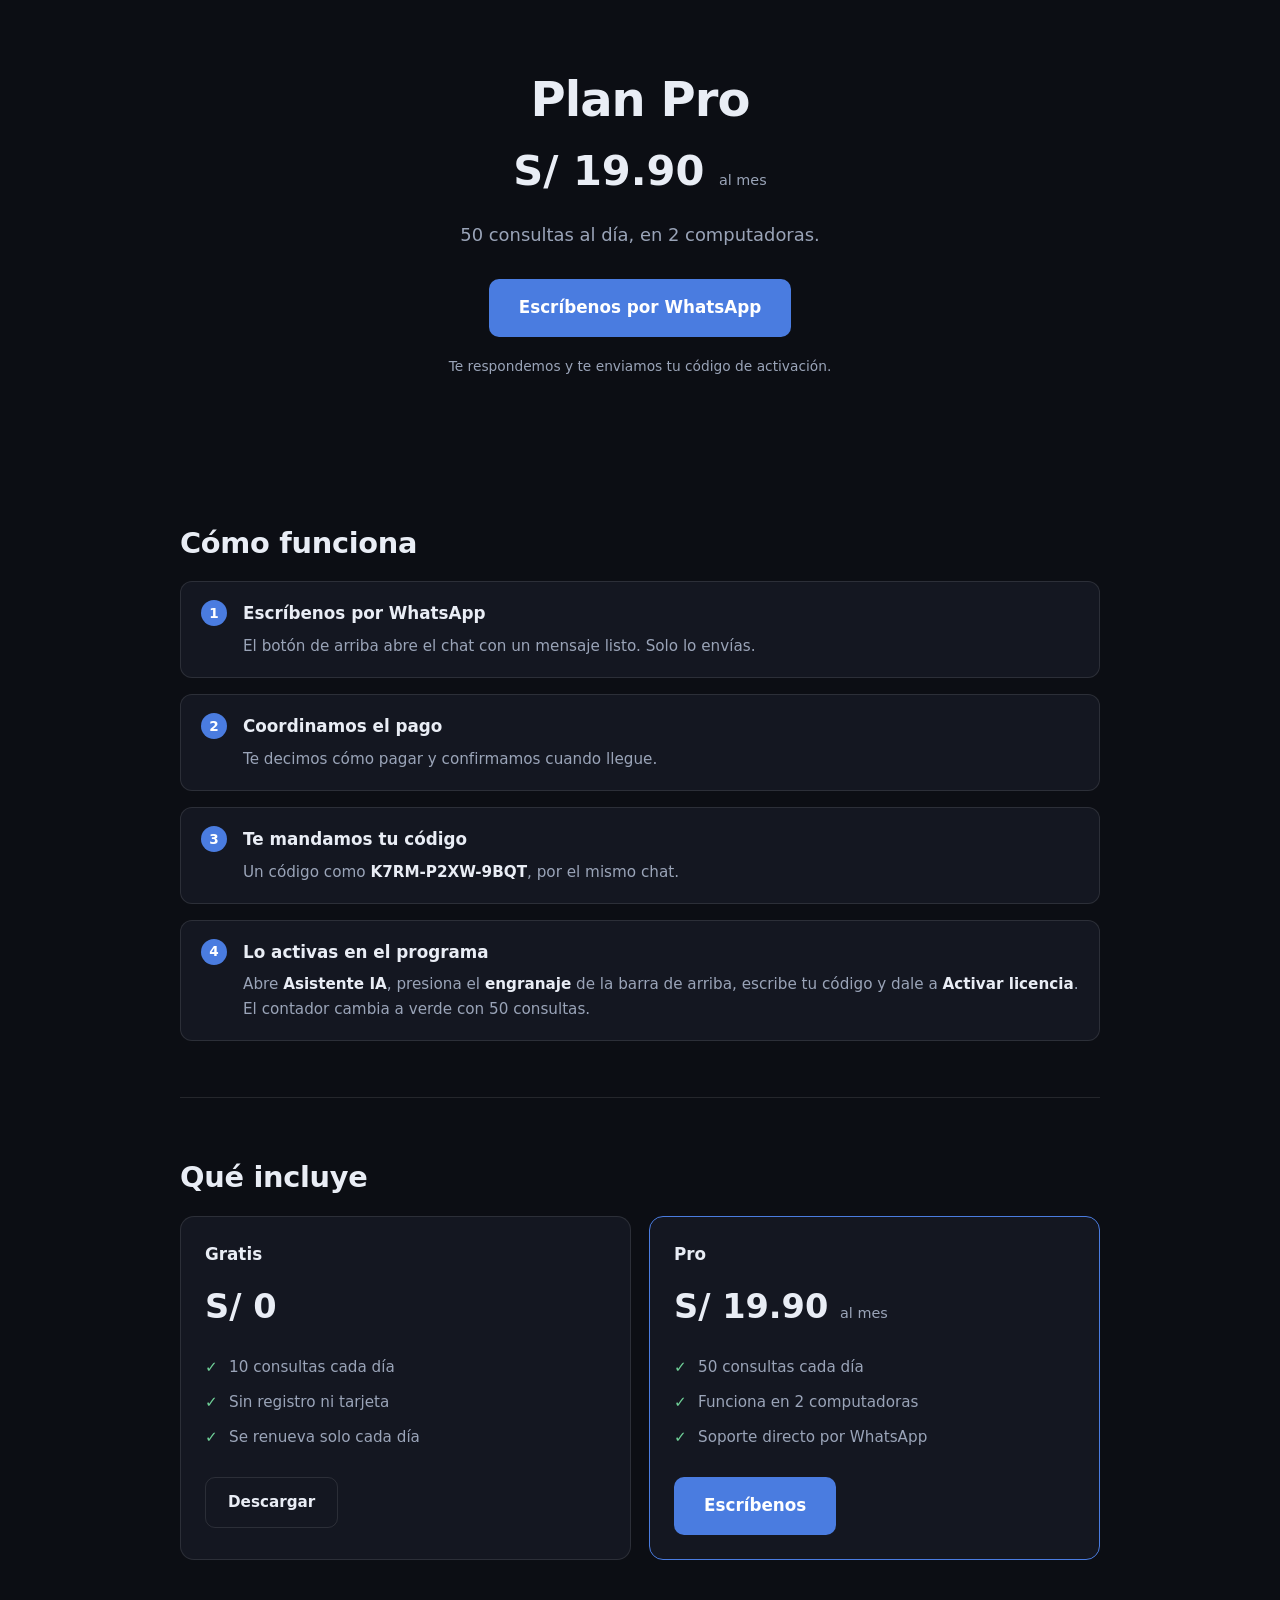
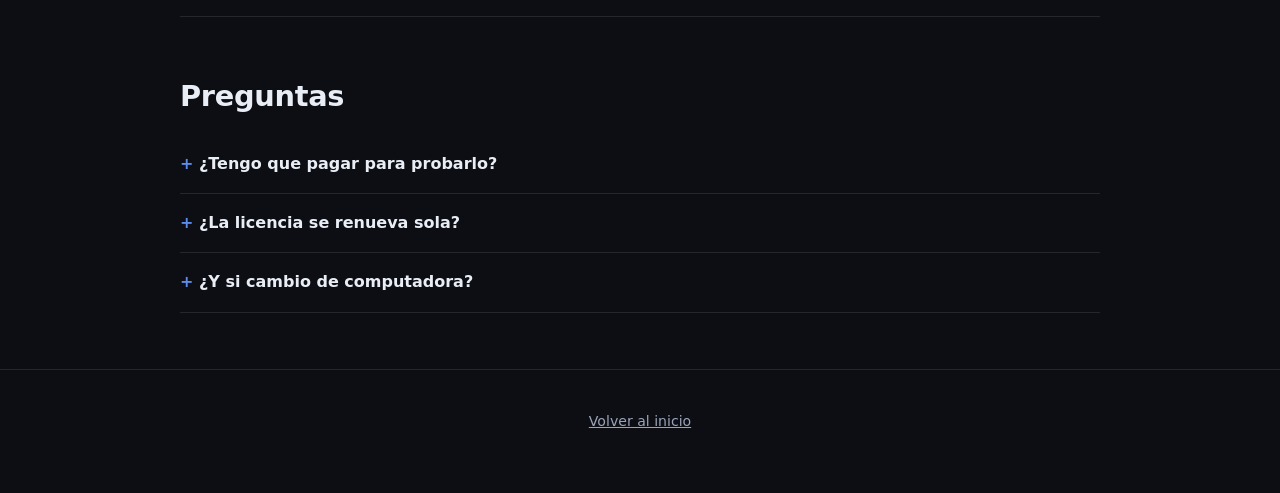
==== comprar.html @ e54b6e52 "Web de descarga de Asistente IA" ====
<!doctype html>
<html lang="es">
<head>
<meta charset="utf-8" />
<meta name="viewport" content="width=device-width, initial-scale=1" />
<title>Comprar Asistente IA Pro</title>
<link rel="stylesheet" href="estilos.css" />
</head>
<body>

<header class="encabezado contenedor">
  <h1>Plan Pro</h1>
  <div class="precio" style="font-size:2.6rem">S/ 19.90 <small>al mes</small></div>
  <p class="grande" style="margin-top:14px">
    50 consultas al día, en 2 computadoras.
  </p>
  <a class="boton" id="btnWhatsApp" href="#">Escríbenos por WhatsApp</a>
  <p class="nota">Te respondemos y te enviamos tu código de activación.</p>
</header>

<section class="contenedor">
  <h2>Cómo funciona</h2>
  <div class="pasos">
    <div class="paso">
      <h3>Escríbenos por WhatsApp</h3>
      <p>El botón de arriba abre el chat con un mensaje listo. Solo lo envías.</p>
    </div>
    <div class="paso">
      <h3>Coordinamos el pago</h3>
      <p>Te decimos cómo pagar y confirmamos cuando llegue.</p>
    </div>
    <div class="paso">
      <h3>Te mandamos tu código</h3>
      <p>Un código como <strong>K7RM-P2XW-9BQT</strong>, por el mismo chat.</p>
    </div>
    <div class="paso">
      <h3>Lo activas en el programa</h3>
      <p>
        Abre <strong>Asistente IA</strong>, presiona el <strong>engranaje</strong> de la barra
        de arriba, escribe tu código y dale a <strong>Activar licencia</strong>.
        El contador cambia a verde con 50 consultas.
      </p>
    </div>
  </div>
</section>

<section class="contenedor">
  <h2>Qué incluye</h2>
  <div class="rejilla">
    <div class="tarjeta">
      <h3>Gratis</h3>
      <div class="precio">S/ 0</div>
      <ul class="lista">
        <li>10 consultas cada día</li>
        <li>Sin registro ni tarjeta</li>
        <li>Se renueva solo cada día</li>
      </ul>
      <a class="boton secundario" href="gracias.html">Descargar</a>
    </div>
    <div class="tarjeta destacada">
      <h3>Pro</h3>
      <div class="precio">S/ 19.90 <small>al mes</small></div>
      <ul class="lista">
        <li>50 consultas cada día</li>
        <li>Funciona en 2 computadoras</li>
        <li>Soporte directo por WhatsApp</li>
      </ul>
      <a class="boton" id="btnWhatsApp2" href="#">Escríbenos</a>
    </div>
  </div>
</section>

<section class="contenedor">
  <h2>Preguntas</h2>

  <details>
    <summary>¿Tengo que pagar para probarlo?</summary>
    <p>
      No. Descárgalo y úsalo con 10 consultas gratis todos los días, sin registro ni tarjeta.
      El plan Pro es solo si te quedas corto.
    </p>
  </details>

  <details>
    <summary>¿La licencia se renueva sola?</summary>
    <p>
      No. Dura los días que compraste y no se cobra nada automáticamente. Cuando quieras
      seguir, nos escribes de nuevo.
    </p>
  </details>

  <details>
    <summary>¿Y si cambio de computadora?</summary>
    <p>
      Tu licencia sirve en 2. Si necesitas moverla a otra, escríbenos por WhatsApp y la liberamos.
    </p>
  </details>
</section>

<footer>
  <p><a href="index.html">Volver al inicio</a></p>
</footer>

<script>
  // ⚠️ CAMBIA ESTO por tu número, con código de país y sin espacios ni "+".
  //    Perú es 51. Ejemplo: un 999 888 777 se escribe 51999888777
  const WHATSAPP = '51999888777';

  const mensaje = encodeURIComponent(
    'Hola, quiero el plan Pro de Asistente IA (S/ 19.90 al mes). ¿Cómo hago el pago?'
  );
  const enlace = `https://wa.me/${WHATSAPP}?text=${mensaje}`;

  document.getElementById('btnWhatsApp').href = enlace;
  document.getElementById('btnWhatsApp2').href = enlace;
</script>

</body>
</html>
---- estilos.css ----
/* Misma paleta que el programa, para que la web y la app se vean de la misma
   familia. */
:root {
  --fondo: #0c0e14;
  --panel: #141721;
  --borde: rgba(255, 255, 255, 0.10);
  --texto: #e9edf5;
  --suave: #9aa4b8;
  --azul: #4a7ce0;
  --azul-claro: #5b8def;
  --verde: #6fcf97;
  --rojo: #ff8a80;
  --amarillo: #f2c94c;
}

* { box-sizing: border-box; margin: 0; padding: 0; }

body {
  font-family: "Segoe UI", system-ui, -apple-system, sans-serif;
  background: var(--fondo);
  color: var(--texto);
  line-height: 1.65;
  -webkit-font-smoothing: antialiased;
}

.contenedor { width: min(920px, 92vw); margin: 0 auto; }

/* ------------------------------ Tipografía ------------------------------ */
h1 { font-size: clamp(1.9rem, 5vw, 3rem); line-height: 1.15; letter-spacing: -0.02em; }
h2 { font-size: clamp(1.3rem, 3.5vw, 1.8rem); margin-bottom: 14px; letter-spacing: -0.01em; }
h3 { font-size: 1.05rem; margin-bottom: 6px; }
p  { color: var(--suave); }
strong { color: var(--texto); }

.grande { font-size: 1.12rem; }

/* ------------------------------- Secciones ------------------------------ */
section { padding: 56px 0; border-top: 1px solid var(--borde); }
section:first-of-type { border-top: 0; }

.encabezado { padding: 72px 0 56px; text-align: center; }
.encabezado p { max-width: 620px; margin: 18px auto 30px; }

/* -------------------------------- Botones ------------------------------- */
.boton {
  display: inline-block;
  padding: 15px 30px;
  border: 0;
  border-radius: 10px;
  background: var(--azul);
  color: #fff;
  font: inherit;
  font-size: 1.05rem;
  font-weight: 600;
  text-decoration: none;
  cursor: pointer;
  transition: background 0.15s;
}
.boton:hover { background: var(--azul-claro); }
.boton:disabled { background: #39415a; color: #7e879b; cursor: default; }

.boton.secundario {
  background: transparent;
  border: 1px solid var(--borde);
  color: var(--texto);
  font-size: 0.95rem;
  padding: 12px 22px;
}
.boton.secundario:hover { background: rgba(255, 255, 255, 0.06); }

.nota { font-size: 0.86rem; color: var(--suave); margin-top: 12px; }

/* -------------------------------- Tarjetas ------------------------------ */
.rejilla { display: grid; gap: 18px; grid-template-columns: repeat(auto-fit, minmax(250px, 1fr)); }

.tarjeta {
  padding: 24px;
  border: 1px solid var(--borde);
  border-radius: 14px;
  background: var(--panel);
}
.tarjeta p { font-size: 0.95rem; }

.tarjeta.destacada { border-color: var(--azul); }

/* --------------------------------- Planes ------------------------------- */
.precio { font-size: 2.1rem; font-weight: 700; margin: 10px 0 4px; }
.precio small { font-size: 0.9rem; font-weight: 400; color: var(--suave); }

.lista { list-style: none; margin: 16px 0 22px; }
.lista li { padding: 5px 0 5px 24px; position: relative; color: var(--suave); font-size: 0.95rem; }
.lista li::before { content: '✓'; position: absolute; left: 0; color: var(--verde); }

/* --------------------------------- Pasos -------------------------------- */
.pasos { counter-reset: paso; display: grid; gap: 16px; }
.paso {
  counter-increment: paso;
  position: relative;
  padding: 18px 20px 18px 62px;
  border: 1px solid var(--borde);
  border-radius: 12px;
  background: var(--panel);
}
.paso::before {
  content: counter(paso);
  position: absolute; left: 20px; top: 18px;
  width: 26px; height: 26px;
  display: grid; place-items: center;
  border-radius: 50%;
  background: var(--azul);
  font-size: 0.85rem; font-weight: 700; color: #fff;
}
.paso p { font-size: 0.95rem; }

/* --------------------------------- Aviso -------------------------------- */
.aviso {
  padding: 18px 20px;
  border: 1px solid rgba(242, 201, 76, 0.35);
  border-left: 3px solid var(--amarillo);
  border-radius: 10px;
  background: rgba(242, 201, 76, 0.06);
  margin: 22px 0;
}
.aviso h3 { color: var(--amarillo); }
.aviso p { font-size: 0.95rem; }

/* ------------------------------ Formularios ----------------------------- */
label { display: block; font-size: 0.9rem; margin: 16px 0 6px; color: var(--texto); }

input[type="text"], input[type="password"] {
  width: 100%;
  padding: 13px 14px;
  border: 1px solid var(--borde);
  border-radius: 10px;
  background: rgba(0, 0, 0, 0.3);
  color: var(--texto);
  font: inherit;
  font-size: 1rem;
}
input:focus { outline: none; border-color: var(--azul-claro); }

.error { color: var(--rojo); font-size: 0.92rem; margin-top: 12px; }
.exito { color: var(--verde); font-size: 0.92rem; margin-top: 12px; }

/* ------------------------------- Preguntas ------------------------------ */
details {
  border-bottom: 1px solid var(--borde);
  padding: 16px 0;
}
summary { cursor: pointer; font-weight: 600; list-style: none; }
summary::-webkit-details-marker { display: none; }
summary::before { content: '+ '; color: var(--azul-claro); font-weight: 700; }
details[open] summary::before { content: '– '; }
details p { margin-top: 10px; font-size: 0.95rem; }

/* -------------------------------- Código -------------------------------- */
.codigo {
  font-family: "Consolas", "JetBrains Mono", monospace;
  font-size: clamp(1.4rem, 5vw, 2.1rem);
  font-weight: 700;
  letter-spacing: 0.12em;
  color: var(--verde);
  padding: 20px;
  border: 1px dashed var(--verde);
  border-radius: 12px;
  background: rgba(111, 207, 151, 0.07);
  text-align: center;
  margin: 20px 0;
  user-select: all;
}

/* --------------------------------- Video -------------------------------- */
.video {
  aspect-ratio: 16 / 9;
  border: 1px solid var(--borde);
  border-radius: 14px;
  background: var(--panel);
  display: grid;
  place-items: center;
  color: var(--suave);
  text-align: center;
  padding: 20px;
}

/* ---------------------------------- Pie --------------------------------- */
footer {
  padding: 40px 0 60px;
  border-top: 1px solid var(--borde);
  text-align: center;
  font-size: 0.88rem;
  color: var(--suave);
}
footer a { color: var(--suave); }

a { color: var(--azul-claro); }

.centrado { text-align: center; }
.oculto { display: none !important; }
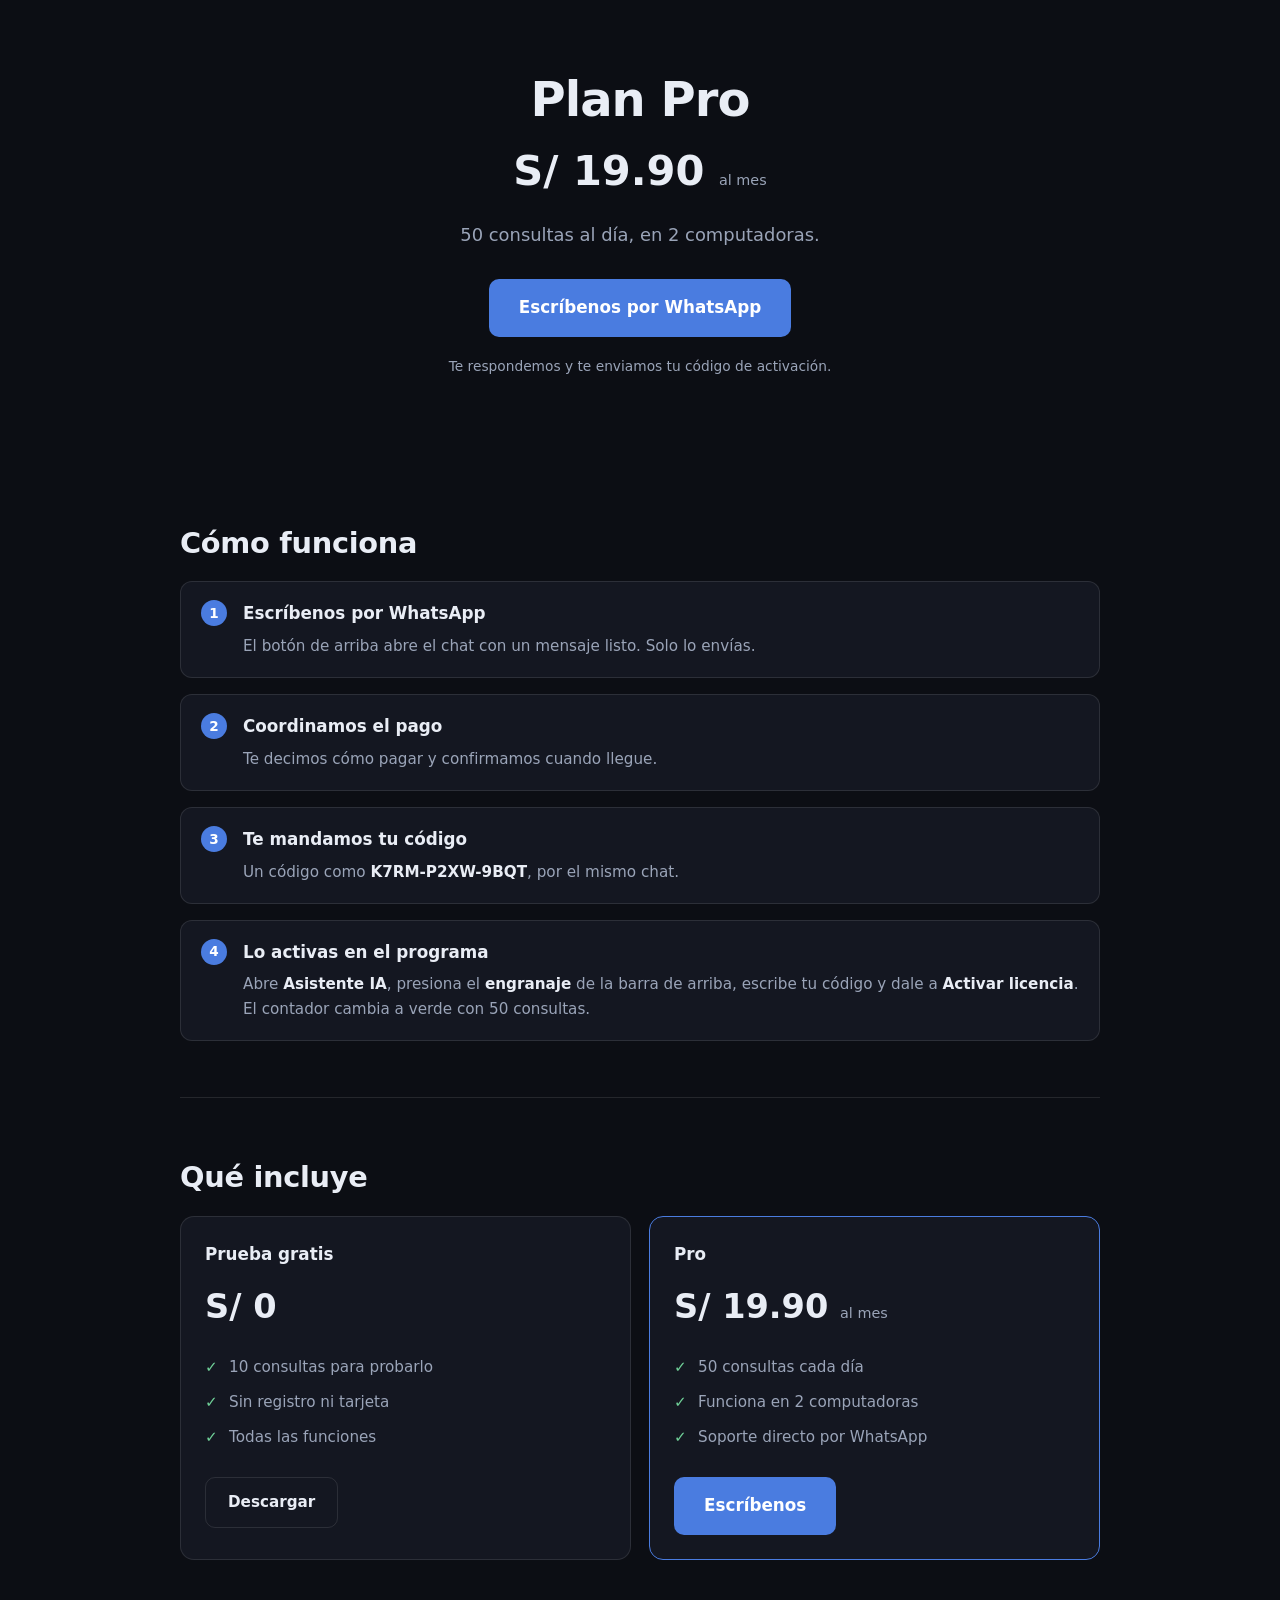
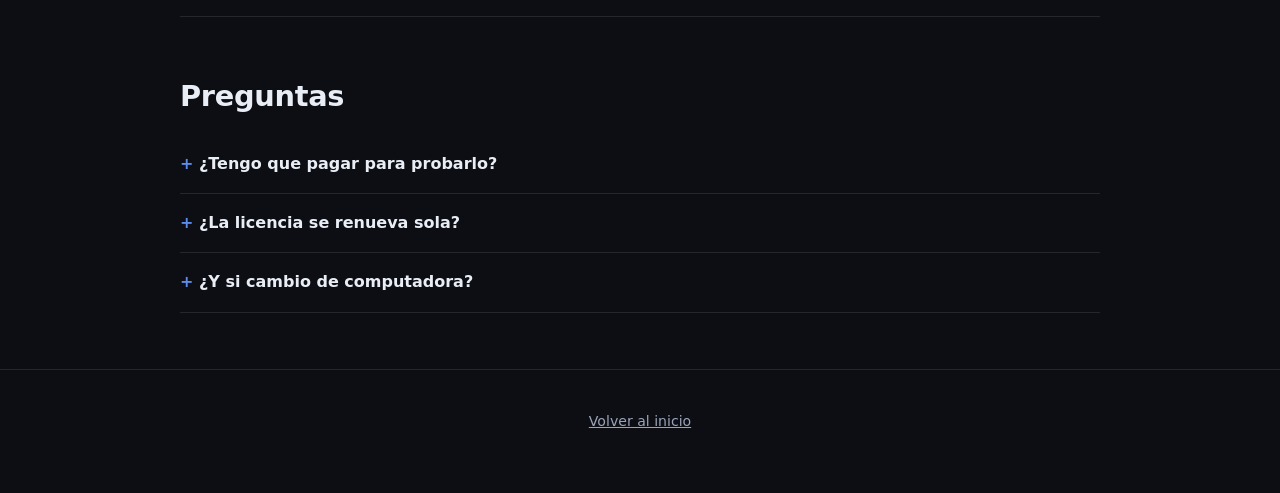
==== commit aac7e739: "Prueba de 10 consultas en total, no diarias" ====
--- a/comprar.html
+++ b/comprar.html
@@ -48,12 +48,12 @@
   <h2>Qué incluye</h2>
   <div class="rejilla">
     <div class="tarjeta">
-      <h3>Gratis</h3>
+      <h3>Prueba gratis</h3>
       <div class="precio">S/ 0</div>
       <ul class="lista">
-        <li>10 consultas cada día</li>
+        <li>10 consultas para probarlo</li>
         <li>Sin registro ni tarjeta</li>
-        <li>Se renueva solo cada día</li>
+        <li>Todas las funciones</li>
       </ul>
       <a class="boton secundario" href="gracias.html">Descargar</a>
     </div>
@@ -76,8 +76,8 @@
   <details>
     <summary>¿Tengo que pagar para probarlo?</summary>
     <p>
-      No. Descárgalo y úsalo con 10 consultas gratis todos los días, sin registro ni tarjeta.
-      El plan Pro es solo si te quedas corto.
+      No. Descárgalo y pruébalo con 10 consultas gratis, sin registro ni tarjeta.
+      Son para que veas si te sirve; después decides.
     </p>
   </details>
 
@@ -104,7 +104,7 @@
 <script>
   // ⚠️ CAMBIA ESTO por tu número, con código de país y sin espacios ni "+".
   //    Perú es 51. Ejemplo: un 999 888 777 se escribe 51999888777
-  const WHATSAPP = '51999888777';
+  const WHATSAPP = '51914861217';
 
   const mensaje = encodeURIComponent(
     'Hola, quiero el plan Pro de Asistente IA (S/ 19.90 al mes). ¿Cómo hago el pago?'
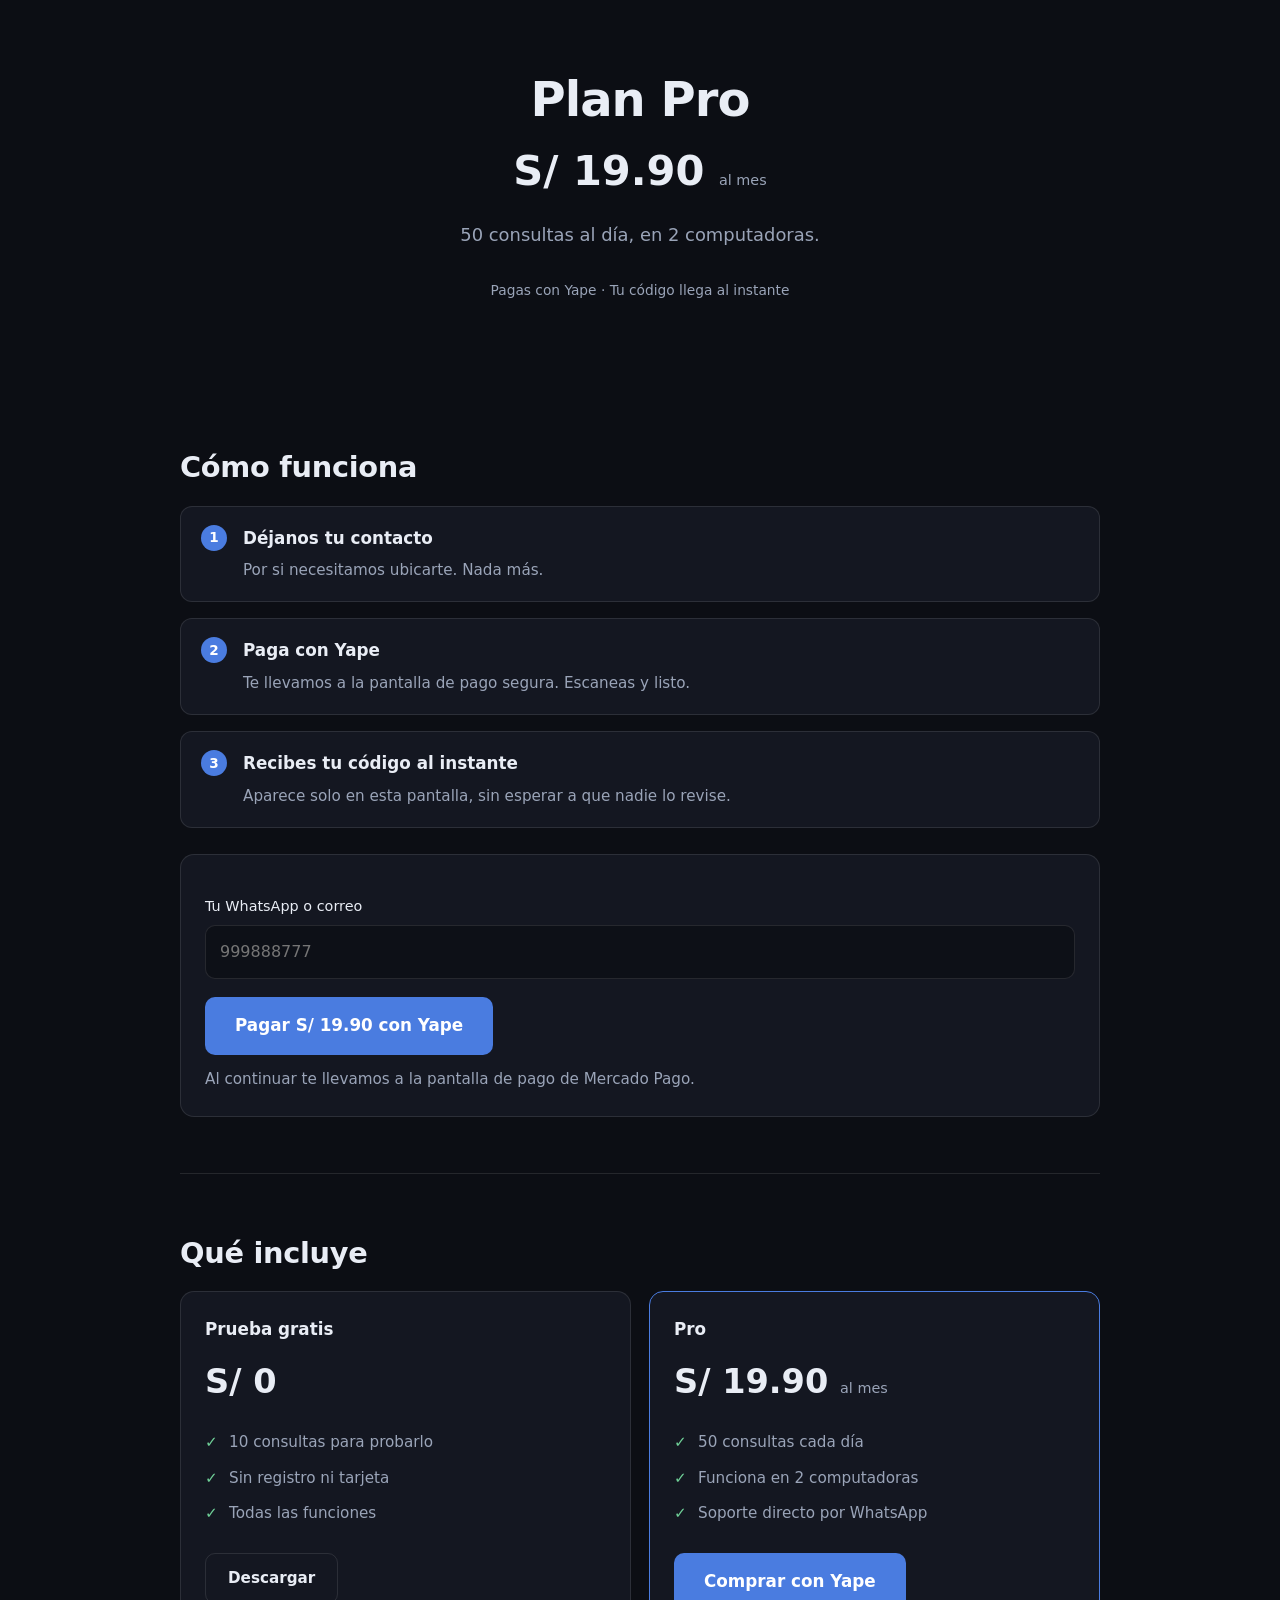
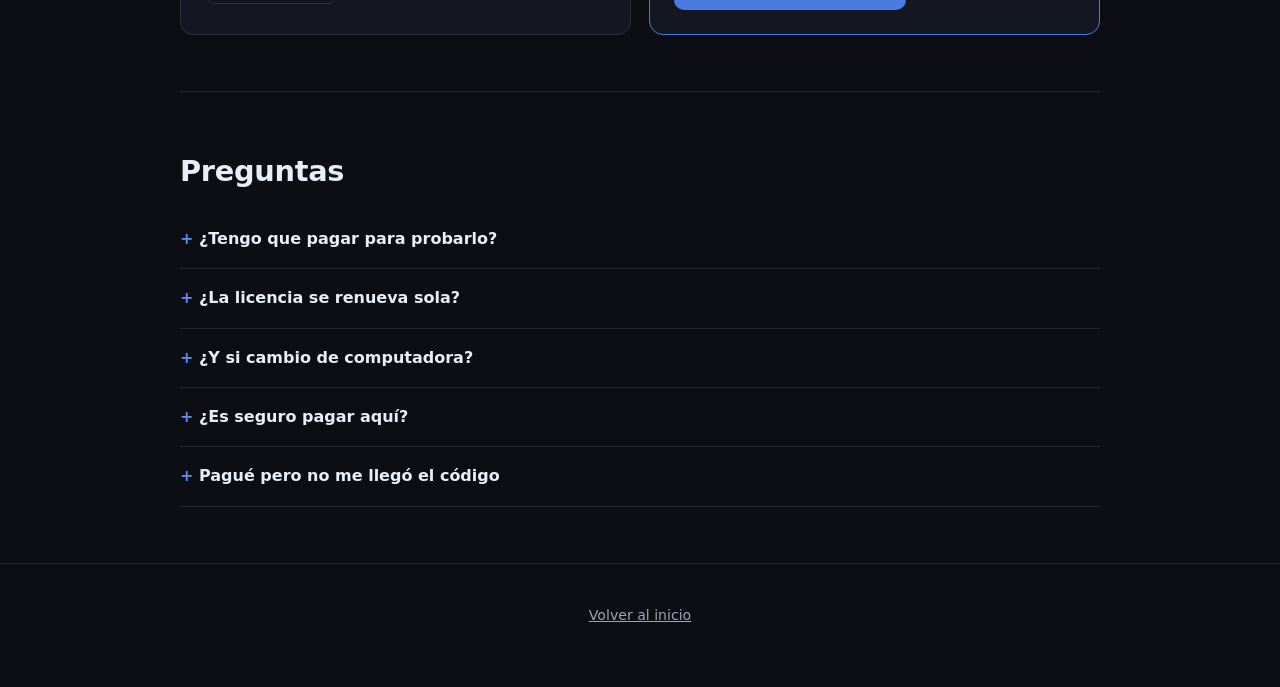
==== commit 22d32289: "Pago automatico con Yape via Mercado Pago" ====
--- a/comprar.html
+++ b/comprar.html
@@ -14,33 +14,60 @@
   <p class="grande" style="margin-top:14px">
     50 consultas al día, en 2 computadoras.
   </p>
-  <a class="boton" id="btnWhatsApp" href="#">Escríbenos por WhatsApp</a>
-  <p class="nota">Te respondemos y te enviamos tu código de activación.</p>
+  <p class="nota">Pagas con Yape · Tu código llega al instante</p>
 </header>
 
-<section class="contenedor">
+<!-- ------------------------- Paso 1: los datos ------------------------ -->
+<section class="contenedor" id="vistaPago">
   <h2>Cómo funciona</h2>
   <div class="pasos">
     <div class="paso">
-      <h3>Escríbenos por WhatsApp</h3>
-      <p>El botón de arriba abre el chat con un mensaje listo. Solo lo envías.</p>
+      <h3>Déjanos tu contacto</h3>
+      <p>Por si necesitamos ubicarte. Nada más.</p>
     </div>
     <div class="paso">
-      <h3>Coordinamos el pago</h3>
-      <p>Te decimos cómo pagar y confirmamos cuando llegue.</p>
+      <h3>Paga con Yape</h3>
+      <p>Te llevamos a la pantalla de pago segura. Escaneas y listo.</p>
     </div>
     <div class="paso">
-      <h3>Te mandamos tu código</h3>
-      <p>Un código como <strong>K7RM-P2XW-9BQT</strong>, por el mismo chat.</p>
-    </div>
-    <div class="paso">
-      <h3>Lo activas en el programa</h3>
-      <p>
-        Abre <strong>Asistente IA</strong>, presiona el <strong>engranaje</strong> de la barra
-        de arriba, escribe tu código y dale a <strong>Activar licencia</strong>.
-        El contador cambia a verde con 50 consultas.
-      </p>
-    </div>
+      <h3>Recibes tu código al instante</h3>
+      <p>Aparece solo en esta pantalla, sin esperar a que nadie lo revise.</p>
+    </div>
+  </div>
+
+  <div class="tarjeta" style="margin-top:26px">
+    <label for="contacto">Tu WhatsApp o correo</label>
+    <input type="text" id="contacto" placeholder="999888777" autocomplete="off" />
+    <button class="boton" id="btnPagar" style="margin-top:18px">Pagar S/ 19.90 con Yape</button>
+    <p class="error oculto" id="errorPago"></p>
+    <p class="nota">Al continuar te llevamos a la pantalla de pago de Mercado Pago.</p>
+  </div>
+</section>
+
+<!-- ------------------------ Paso 2: esperando ------------------------- -->
+<section class="contenedor oculto" id="vistaEspera">
+  <div class="tarjeta centrado">
+    <h2>Confirmando tu pago…</h2>
+    <p>En cuanto Yape confirme, tu código aparece aquí solo. Suele tardar segundos.</p>
+    <p style="margin-top:18px"><strong>No cierres esta página.</strong></p>
+    <p class="nota" id="avisoEnlace" style="margin-top:22px"></p>
+  </div>
+</section>
+
+<!-- ------------------------- Paso 3: el código ------------------------ -->
+<section class="contenedor oculto" id="vistaCodigo">
+  <div class="tarjeta centrado">
+    <h2>¡Listo! Tu licencia está activa</h2>
+    <p>Este es tu código de activación:</p>
+    <div class="codigo" id="codigo"></div>
+
+    <h3 style="margin-top:26px">Cómo activarlo</h3>
+    <div class="pasos" style="text-align:left;margin-top:14px">
+      <div class="paso"><p>Abre <strong>Asistente IA</strong> en tu computadora.</p></div>
+      <div class="paso"><p>Presiona el <strong>engranaje</strong> de la barra de arriba.</p></div>
+      <div class="paso"><p>Escribe tu código y dale a <strong>Activar licencia</strong>.</p></div>
+    </div>
+    <p class="nota" style="margin-top:20px">Guárdalo. Sirve para 2 computadoras.</p>
   </div>
 </section>
 
@@ -65,7 +92,7 @@
         <li>Funciona en 2 computadoras</li>
         <li>Soporte directo por WhatsApp</li>
       </ul>
-      <a class="boton" id="btnWhatsApp2" href="#">Escríbenos</a>
+      <a class="boton" href="#vistaPago">Comprar con Yape</a>
     </div>
   </div>
 </section>
@@ -93,6 +120,23 @@
     <summary>¿Y si cambio de computadora?</summary>
     <p>
       Tu licencia sirve en 2. Si necesitas moverla a otra, escríbenos por WhatsApp y la liberamos.
+    </p>
+  </details>
+
+  <details>
+    <summary>¿Es seguro pagar aquí?</summary>
+    <p>
+      El pago se hace en la pantalla de <strong>Mercado Pago</strong>, no en esta web.
+      Nosotros nunca vemos ni guardamos los datos de tu Yape: solo recibimos el aviso
+      de que el pago se aprobó.
+    </p>
+  </details>
+
+  <details>
+    <summary>Pagué pero no me llegó el código</summary>
+    <p>
+      Vuelve al enlace de tu pedido y espera unos segundos más. Si sigue sin aparecer,
+      escríbenos por WhatsApp con tu comprobante y lo resolvemos al momento.
     </p>
   </details>
 </section>
@@ -102,17 +146,70 @@
 </footer>
 
 <script>
-  // ⚠️ CAMBIA ESTO por tu número, con código de país y sin espacios ni "+".
-  //    Perú es 51. Ejemplo: un 999 888 777 se escribe 51999888777
-  const WHATSAPP = '51914861217';
-
-  const mensaje = encodeURIComponent(
-    'Hola, quiero el plan Pro de Asistente IA (S/ 19.90 al mes). ¿Cómo hago el pago?'
-  );
-  const enlace = `https://wa.me/${WHATSAPP}?text=${mensaje}`;
-
-  document.getElementById('btnWhatsApp').href = enlace;
-  document.getElementById('btnWhatsApp2').href = enlace;
+  const SERVIDOR = 'https://asistente-ia-servidor.saulaguilarventura1.workers.dev';
+
+  const $ = id => document.getElementById(id);
+  const ver = id => ['vistaPago', 'vistaEspera', 'vistaCodigo']
+    .forEach(v => $(v).classList.toggle('oculto', v !== id));
+
+  // Si vuelve del pago o reabre la página, retomamos su pedido.
+  const enUrl = new URLSearchParams(location.search).get('pedido');
+  const pedidoActual = enUrl || localStorage.getItem('pedidoAsistenteIA');
+
+  $('btnPagar').addEventListener('click', async () => {
+    const contacto = $('contacto').value.trim();
+    const error = $('errorPago');
+    error.classList.add('oculto');
+
+    if (contacto.length < 6) {
+      error.textContent = 'Escribe tu WhatsApp o tu correo.';
+      error.classList.remove('oculto');
+      return;
+    }
+
+    $('btnPagar').disabled = true;
+    $('btnPagar').textContent = 'Abriendo el pago…';
+
+    try {
+      const r = await fetch(SERVIDOR + '/pedido', {
+        method: 'POST',
+        headers: { 'Content-Type': 'application/json' },
+        body: JSON.stringify({ contacto, plan: 'pro' })
+      });
+      const d = await r.json();
+      if (!r.ok) throw new Error(d.error || 'No se pudo abrir el pago.');
+
+      localStorage.setItem('pedidoAsistenteIA', d.id);
+      location.href = d.pago;
+    } catch (e) {
+      error.textContent = e.message;
+      error.classList.remove('oculto');
+      $('btnPagar').disabled = false;
+      $('btnPagar').textContent = 'Pagar S/ 19.90 con Yape';
+    }
+  });
+
+  function esperar(id) {
+    ver('vistaEspera');
+    $('avisoEnlace').textContent =
+      'Si cierras la página, vuelve a: ' + location.origin + location.pathname + '?pedido=' + id;
+    consultar(id);
+    setInterval(() => consultar(id), 4000);
+  }
+
+  async function consultar(id) {
+    try {
+      const r = await fetch(SERVIDOR + '/pedido/' + id);
+      if (!r.ok) return;
+      const d = await r.json();
+      if (d.estado === 'aprobado' && d.codigo) {
+        $('codigo').textContent = d.codigo;
+        ver('vistaCodigo');
+      }
+    } catch { /* sin conexión: reintenta en el siguiente ciclo */ }
+  }
+
+  if (pedidoActual) esperar(pedidoActual);
 </script>
 
 </body>
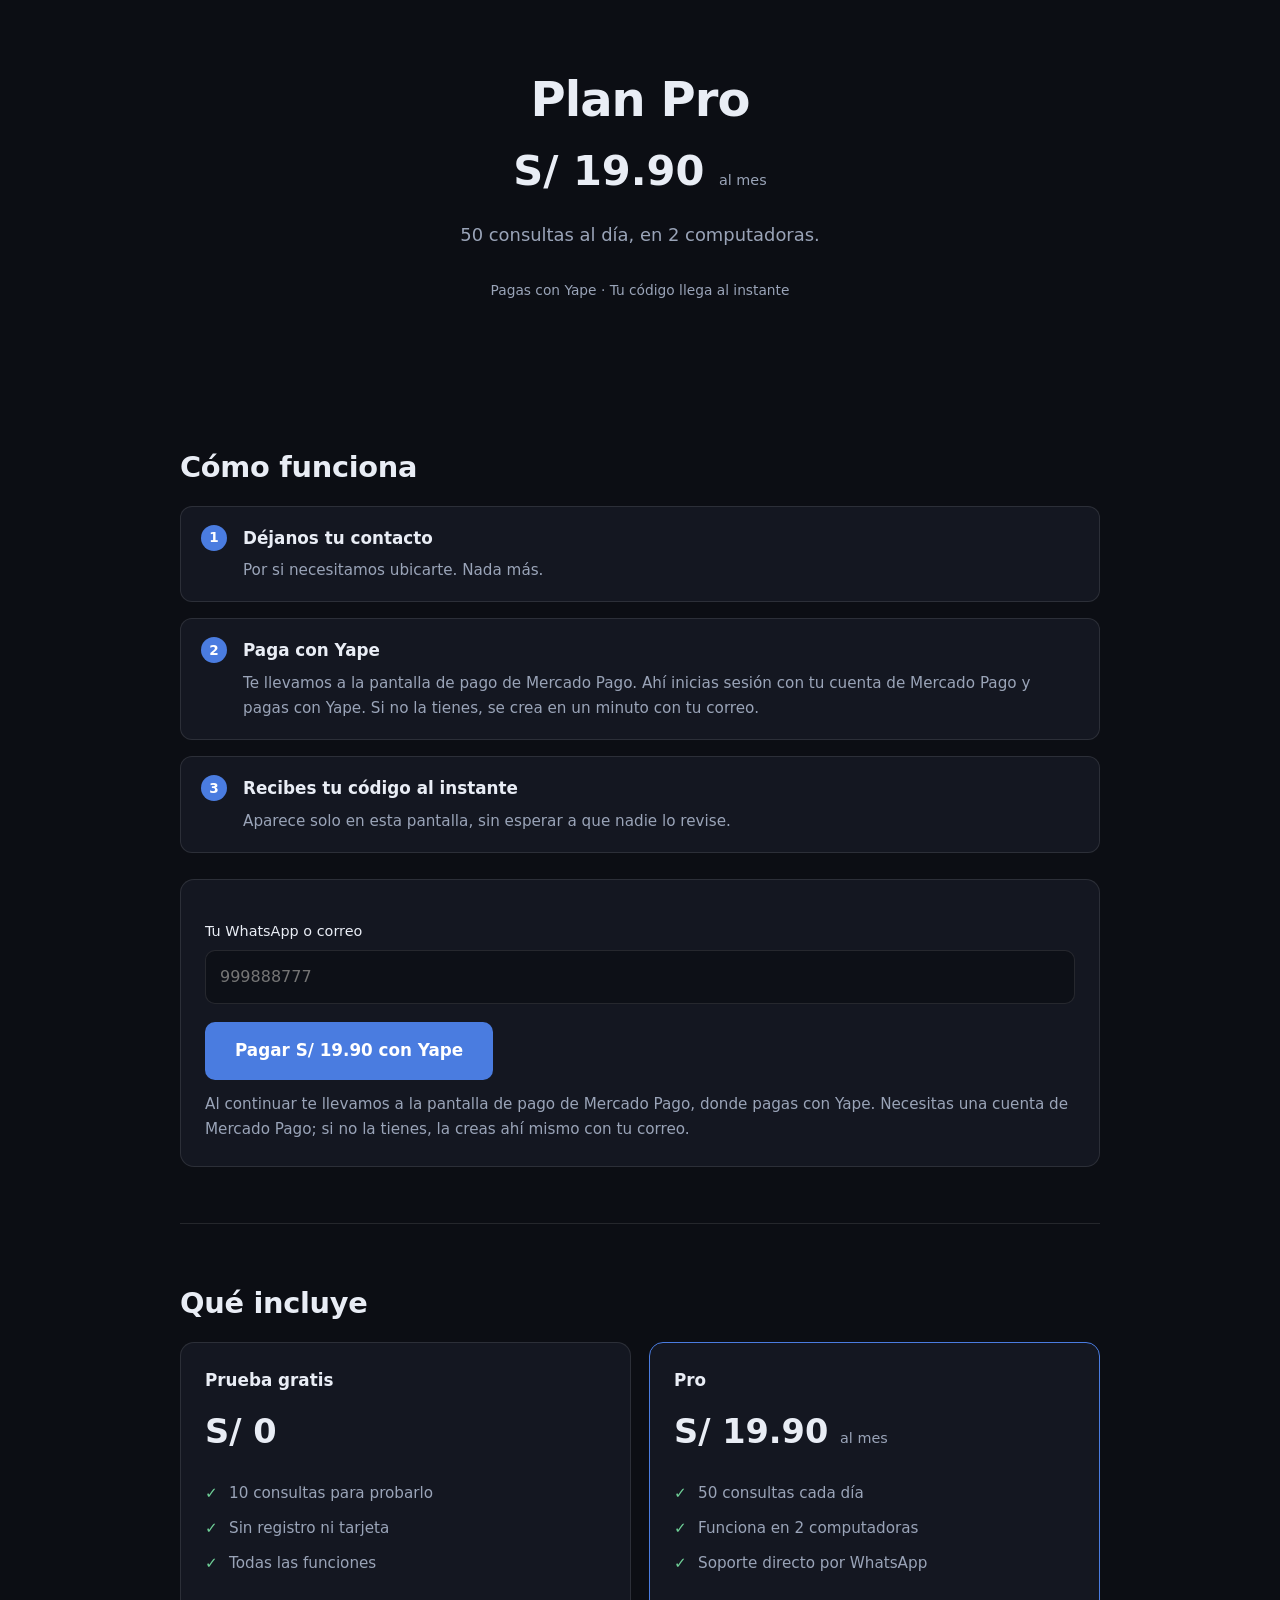
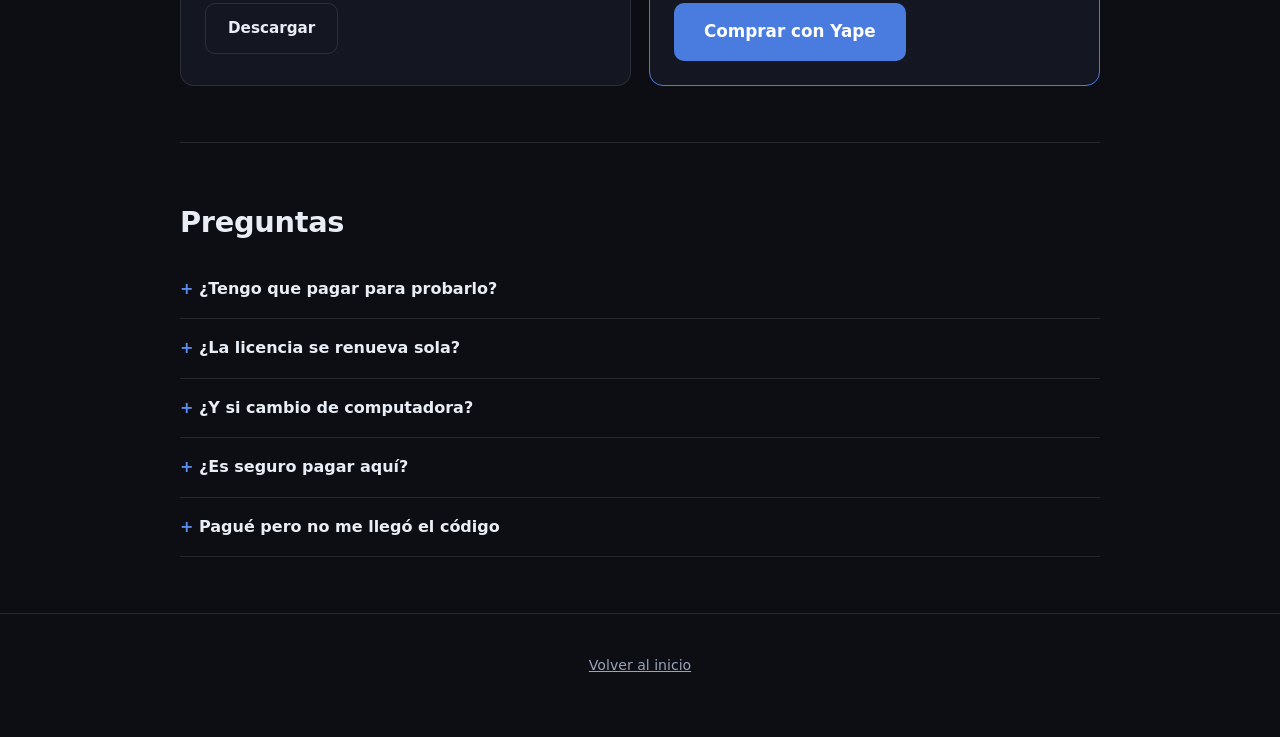
==== commit 1ad91cc9: "Avisar que Yape requiere cuenta de Mercado Pago" ====
--- a/comprar.html
+++ b/comprar.html
@@ -27,7 +27,11 @@
     </div>
     <div class="paso">
       <h3>Paga con Yape</h3>
-      <p>Te llevamos a la pantalla de pago segura. Escaneas y listo.</p>
+      <p>
+        Te llevamos a la pantalla de pago de Mercado Pago. Ahí inicias sesión con tu
+        cuenta de Mercado Pago y pagas con Yape. Si no la tienes, se crea en un minuto
+        con tu correo.
+      </p>
     </div>
     <div class="paso">
       <h3>Recibes tu código al instante</h3>
@@ -40,7 +44,10 @@
     <input type="text" id="contacto" placeholder="999888777" autocomplete="off" />
     <button class="boton" id="btnPagar" style="margin-top:18px">Pagar S/ 19.90 con Yape</button>
     <p class="error oculto" id="errorPago"></p>
-    <p class="nota">Al continuar te llevamos a la pantalla de pago de Mercado Pago.</p>
+    <p class="nota">
+      Al continuar te llevamos a la pantalla de pago de Mercado Pago, donde pagas con Yape.
+      Necesitas una cuenta de Mercado Pago; si no la tienes, la creas ahí mismo con tu correo.
+    </p>
   </div>
 </section>
 
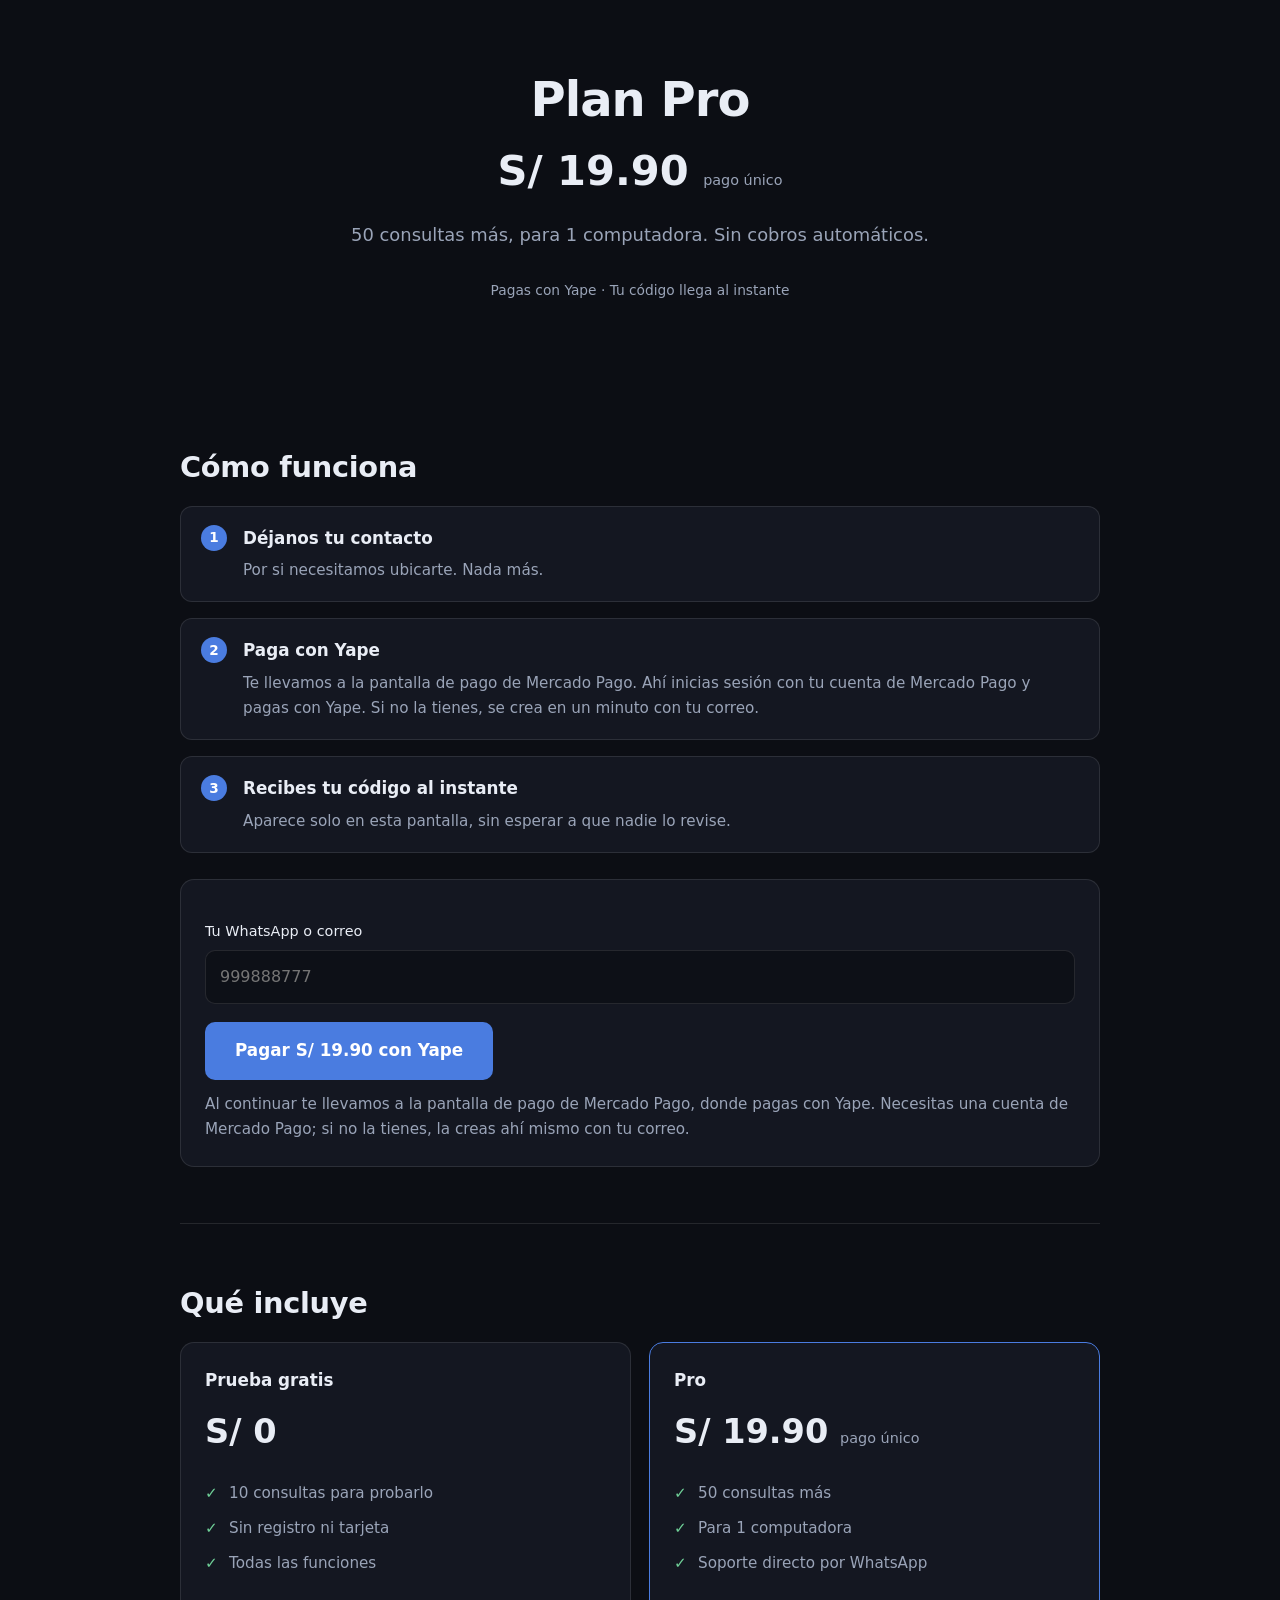
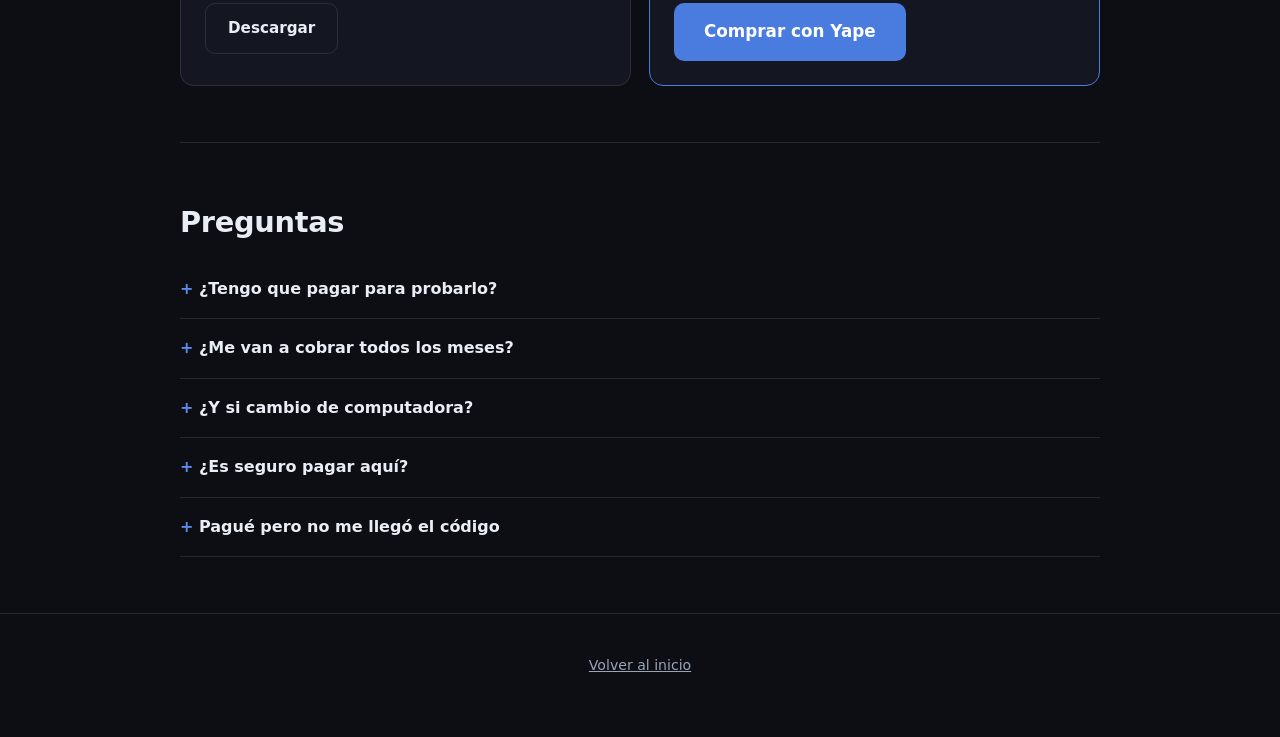
==== commit d86bbce9: "Pro: 50 consultas, pago unico, 1 computadora" ====
--- a/comprar.html
+++ b/comprar.html
@@ -10,9 +10,9 @@
 
 <header class="encabezado contenedor">
   <h1>Plan Pro</h1>
-  <div class="precio" style="font-size:2.6rem">S/ 19.90 <small>al mes</small></div>
+  <div class="precio" style="font-size:2.6rem">S/ 19.90 <small>pago único</small></div>
   <p class="grande" style="margin-top:14px">
-    50 consultas al día, en 2 computadoras.
+    50 consultas más, para 1 computadora. Sin cobros automáticos.
   </p>
   <p class="nota">Pagas con Yape · Tu código llega al instante</p>
 </header>
@@ -74,7 +74,7 @@
       <div class="paso"><p>Presiona el <strong>engranaje</strong> de la barra de arriba.</p></div>
       <div class="paso"><p>Escribe tu código y dale a <strong>Activar licencia</strong>.</p></div>
     </div>
-    <p class="nota" style="margin-top:20px">Guárdalo. Sirve para 2 computadoras.</p>
+    <p class="nota" style="margin-top:20px">Guárdalo. Sirve para 1 computadora.</p>
   </div>
 </section>
 
@@ -93,10 +93,10 @@
     </div>
     <div class="tarjeta destacada">
       <h3>Pro</h3>
-      <div class="precio">S/ 19.90 <small>al mes</small></div>
+      <div class="precio">S/ 19.90 <small>pago único</small></div>
       <ul class="lista">
-        <li>50 consultas cada día</li>
-        <li>Funciona en 2 computadoras</li>
+        <li>50 consultas más</li>
+        <li>Para 1 computadora</li>
         <li>Soporte directo por WhatsApp</li>
       </ul>
       <a class="boton" href="#vistaPago">Comprar con Yape</a>
@@ -116,17 +116,17 @@
   </details>
 
   <details>
-    <summary>¿La licencia se renueva sola?</summary>
-    <p>
-      No. Dura los días que compraste y no se cobra nada automáticamente. Cuando quieras
-      seguir, nos escribes de nuevo.
+    <summary>¿Me van a cobrar todos los meses?</summary>
+    <p>
+      No. Es un pago único por 50 consultas. Cuando se te acaben, decides si compras otra
+      licencia. Nunca se cobra nada automáticamente.
     </p>
   </details>
 
   <details>
     <summary>¿Y si cambio de computadora?</summary>
     <p>
-      Tu licencia sirve en 2. Si necesitas moverla a otra, escríbenos por WhatsApp y la liberamos.
+      Tu licencia sirve en 1. Si necesitas moverla a otra, escríbenos por WhatsApp y la liberamos.
     </p>
   </details>
 
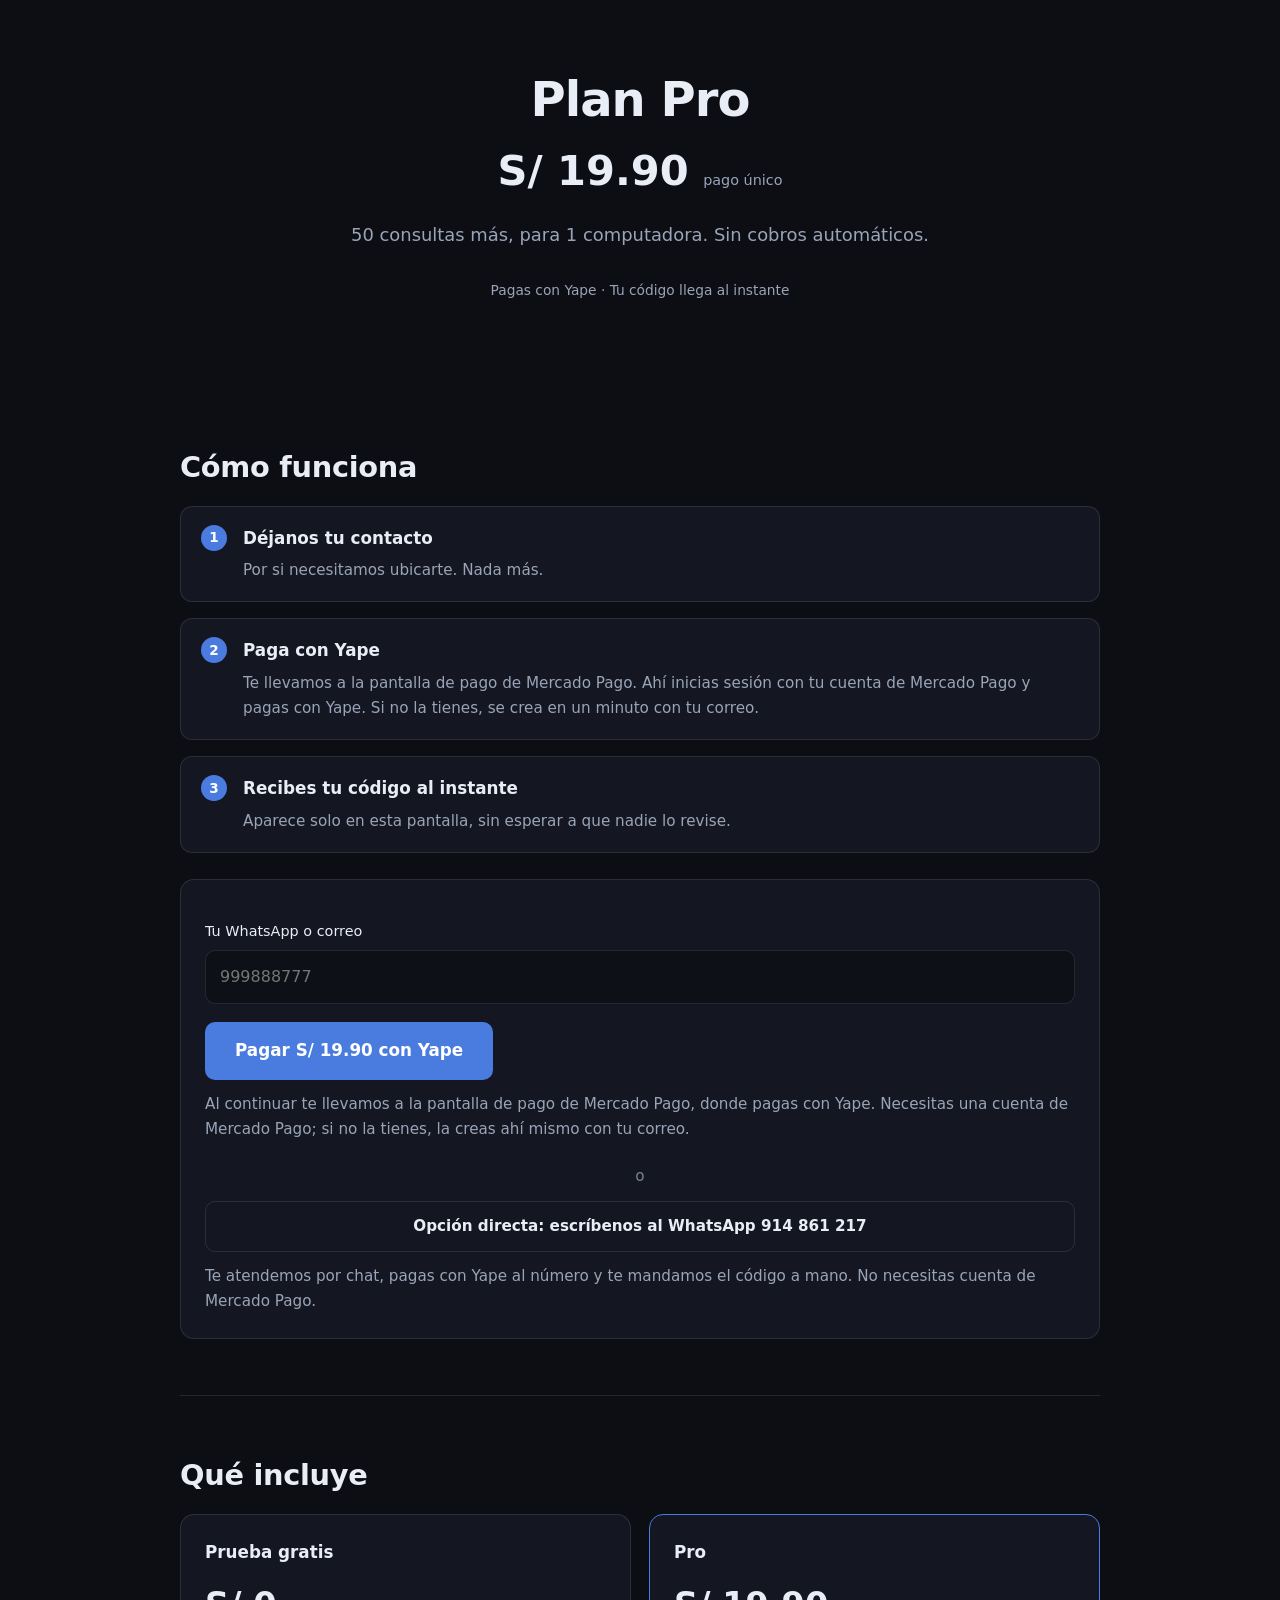
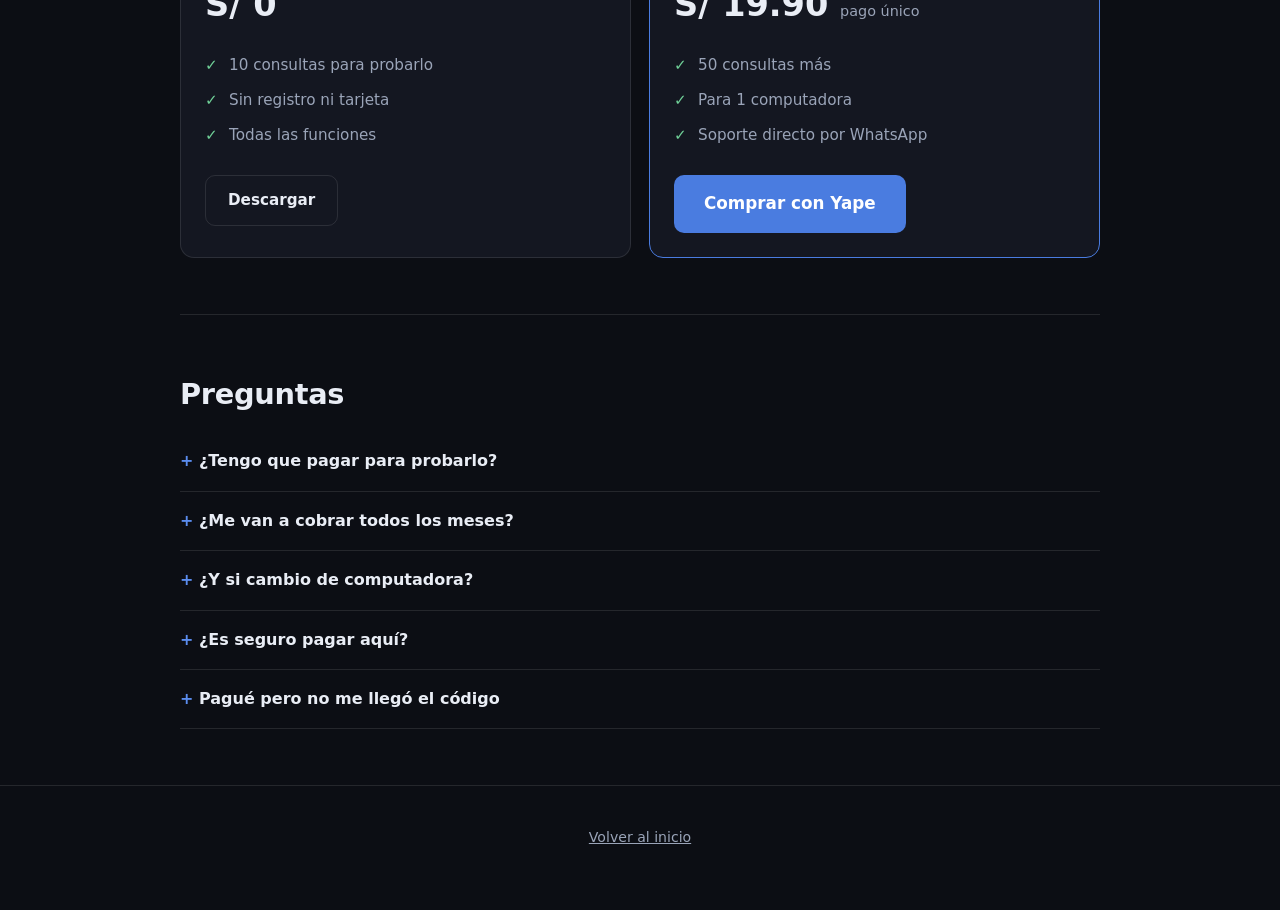
==== commit cdd5c378: "Add WhatsApp contact option for direct purchases" ====
--- a/comprar.html
+++ b/comprar.html
@@ -47,6 +47,16 @@
     <p class="nota">
       Al continuar te llevamos a la pantalla de pago de Mercado Pago, donde pagas con Yape.
       Necesitas una cuenta de Mercado Pago; si no la tienes, la creas ahí mismo con tu correo.
+    </p>
+        <p class="nota" style="margin:22px 0 12px;text-align:center;opacity:.75">o</p>
+
+    <a class="boton secundario"
+       href="https://wa.me/51914861217?text=Hola%2C%20quiero%20comprar%20Asistente%20IA%20Pro%20por%20S%2F%2019.90"
+       target="_blank" rel="noopener"
+       style="display:block;text-align:center">Opción directa: escríbenos al WhatsApp 914 861 217</a>
+    <p class="nota">
+      Te atendemos por chat, pagas con Yape al número y te mandamos el código a mano.
+      No necesitas cuenta de Mercado Pago.
     </p>
   </div>
 </section>
--- a/estilos.css
+++ b/estilos.css
@@ -40,6 +40,75 @@
 
 .encabezado { padding: 72px 0 56px; text-align: center; }
 .encabezado p { max-width: 620px; margin: 18px auto 30px; }
+
+/* ------------------------------ Barra de nav ---------------------------- */
+.barra-nav {
+  position: sticky;
+  top: 0;
+  z-index: 10;
+  background: rgba(12, 14, 20, .88);
+  backdrop-filter: blur(10px);
+  border-bottom: 1px solid var(--borde);
+}
+.nav-fila {
+  display: flex;
+  align-items: center;
+  gap: 24px;
+  padding: 14px 0;
+}
+.marca { font-weight: 700; font-size: 1.05rem; color: var(--texto); text-decoration: none; }
+.nav-enlaces { display: flex; gap: 22px; flex: 1; }
+.nav-enlaces a {
+  color: var(--suave);
+  text-decoration: none;
+  font-size: .95rem;
+}
+.nav-enlaces a:hover { color: var(--texto); }
+
+.boton.compacto { padding: 9px 18px; font-size: .92rem; }
+
+/* --------------------------------- Héroe -------------------------------- */
+.heroe {
+  display: grid;
+  grid-template-columns: 1fr 1.15fr;
+  gap: 52px;
+  align-items: center;
+  padding: 72px 0 64px;
+}
+.heroe h1 { margin-bottom: 20px; }
+.heroe .grande { margin-bottom: 28px; }
+.heroe-botones { display: flex; gap: 12px; flex-wrap: wrap; }
+.resalte { color: var(--azul-claro); }
+
+.heroe .nota kbd {
+  display: inline-block;
+  padding: 2px 7px;
+  margin: 0 1px;
+  border: 1px solid rgba(255, 255, 255, .18);
+  border-radius: 5px;
+  background: rgba(255, 255, 255, .07);
+  font-family: Consolas, monospace;
+  font-size: .82em;
+  color: var(--texto);
+}
+
+.paso kbd {
+  display: inline-block;
+  padding: 2px 8px;
+  border: 1px solid rgba(255, 255, 255, .18);
+  border-radius: 5px;
+  background: rgba(255, 255, 255, .07);
+  font-family: Consolas, monospace;
+  font-size: .85em;
+}
+
+.cierre-cta { text-align: center; }
+
+@media (max-width: 820px) {
+  .heroe { grid-template-columns: 1fr; gap: 34px; padding: 44px 0; }
+  .nav-enlaces { display: none; }
+  .nav-fila { justify-content: space-between; }
+}
 
 /* -------------------------------- Botones ------------------------------- */
 .boton {
@@ -169,17 +238,124 @@
   user-select: all;
 }
 
-/* --------------------------------- Video -------------------------------- */
-.video {
+/* --------------------------------- Demo --------------------------------- */
+.demo-video {
+  display: block;
+  width: 100%;
   aspect-ratio: 16 / 9;
   border: 1px solid var(--borde);
   border-radius: 14px;
-  background: var(--panel);
-  display: grid;
-  place-items: center;
+  background: #0a0c12;
+  box-shadow: 0 18px 50px rgba(0, 0, 0, .45);
+}
+
+.demo-pantalla {
+  position: relative;
+  aspect-ratio: 16 / 9;
+  border: 1px solid var(--borde);
+  border-radius: 14px;
+  background: #f4f5f7;
+  overflow: hidden;
+}
+
+/* El "documento" del fondo: papel claro con las preguntas */
+.demo-doc {
+  position: absolute;
+  inset: 0;
+  padding: 5% 7%;
+  color: #1b1f2a;
+  font-size: clamp(9px, 1.5vw, 15px);
+  line-height: 1.75;
+  opacity: 0;
+  transition: opacity .4s;
+}
+.demo-doc.visible { opacity: 1; }
+.demo-doc b { display: block; margin-bottom: .5em; }
+.demo-doc span { display: block; color: #4a5163; }
+
+/* El atajo de teclado que aparece al centro */
+.demo-atajo {
+  position: absolute;
+  left: 50%; top: 50%;
+  transform: translate(-50%, -50%) scale(.85);
+  display: flex; align-items: center; gap: 8px;
+  padding: 14px 20px;
+  border-radius: 12px;
+  background: rgba(12, 14, 20, .9);
+  box-shadow: 0 12px 40px rgba(0, 0, 0, .45);
+  opacity: 0;
+  transition: opacity .25s, transform .25s;
+}
+.demo-atajo.visible { opacity: 1; transform: translate(-50%, -50%) scale(1); }
+.demo-atajo kbd {
+  padding: 6px 10px;
+  border: 1px solid rgba(255, 255, 255, .22);
+  border-radius: 6px;
+  background: rgba(255, 255, 255, .08);
+  color: #fff;
+  font-size: clamp(9px, 1.3vw, 13px);
+  font-family: inherit;
+}
+.demo-atajo span { color: #7e879b; font-size: 12px; }
+
+/* El panel de la app, igual que el programa real */
+.demo-panel {
+  position: absolute;
+  right: 4%; top: 8%;
+  width: 46%;
+  border: 1px solid rgba(255, 255, 255, .12);
+  border-radius: 12px;
+  background: #101219;
+  box-shadow: 0 16px 50px rgba(0, 0, 0, .5);
+  opacity: 0;
+  transform: translateY(10px);
+  transition: opacity .3s, transform .3s;
+  overflow: hidden;
+}
+.demo-panel.visible { opacity: 1; transform: translateY(0); }
+
+.demo-barra {
+  display: flex; align-items: center; gap: 8px;
+  padding: 9px 11px;
+  background: rgba(255, 255, 255, .04);
+  border-bottom: 1px solid rgba(255, 255, 255, .07);
+}
+.demo-titulo { font-size: clamp(8px, 1.1vw, 11px); font-weight: 600; color: #e9edf5; white-space: nowrap; }
+.demo-contador {
+  flex: 1;
+  font-size: clamp(7px, .95vw, 10px);
+  color: #9aa4b8;
+  white-space: nowrap;
+  overflow: hidden;
+}
+.demo-contador.agotado { color: var(--rojo); font-weight: 600; }
+.demo-botones { display: flex; gap: 4px; }
+.demo-botones i { width: 7px; height: 7px; border-radius: 50%; background: rgba(255, 255, 255, .18); }
+
+.demo-respuesta {
+  padding: 14px 13px;
+  min-height: 8.5em;
+  font-size: clamp(8px, 1.15vw, 12px);
+  line-height: 1.65;
+  color: #e9edf5;
+  white-space: pre-wrap;
+}
+.demo-respuesta .cursor {
+  display: inline-block;
+  width: .5em; height: 1em;
+  background: var(--azul-claro);
+  vertical-align: -2px;
+  animation: parpadeo .9s steps(2, start) infinite;
+}
+@keyframes parpadeo { to { visibility: hidden; } }
+
+.demo-pie {
+  margin-top: 14px;
+  text-align: center;
+  font-size: .95rem;
   color: var(--suave);
-  text-align: center;
-  padding: 20px;
+  min-height: 1.5em;
+  transition: opacity .3s;
 }
 
 /* ---------------------------------- Pie --------------------------------- */
